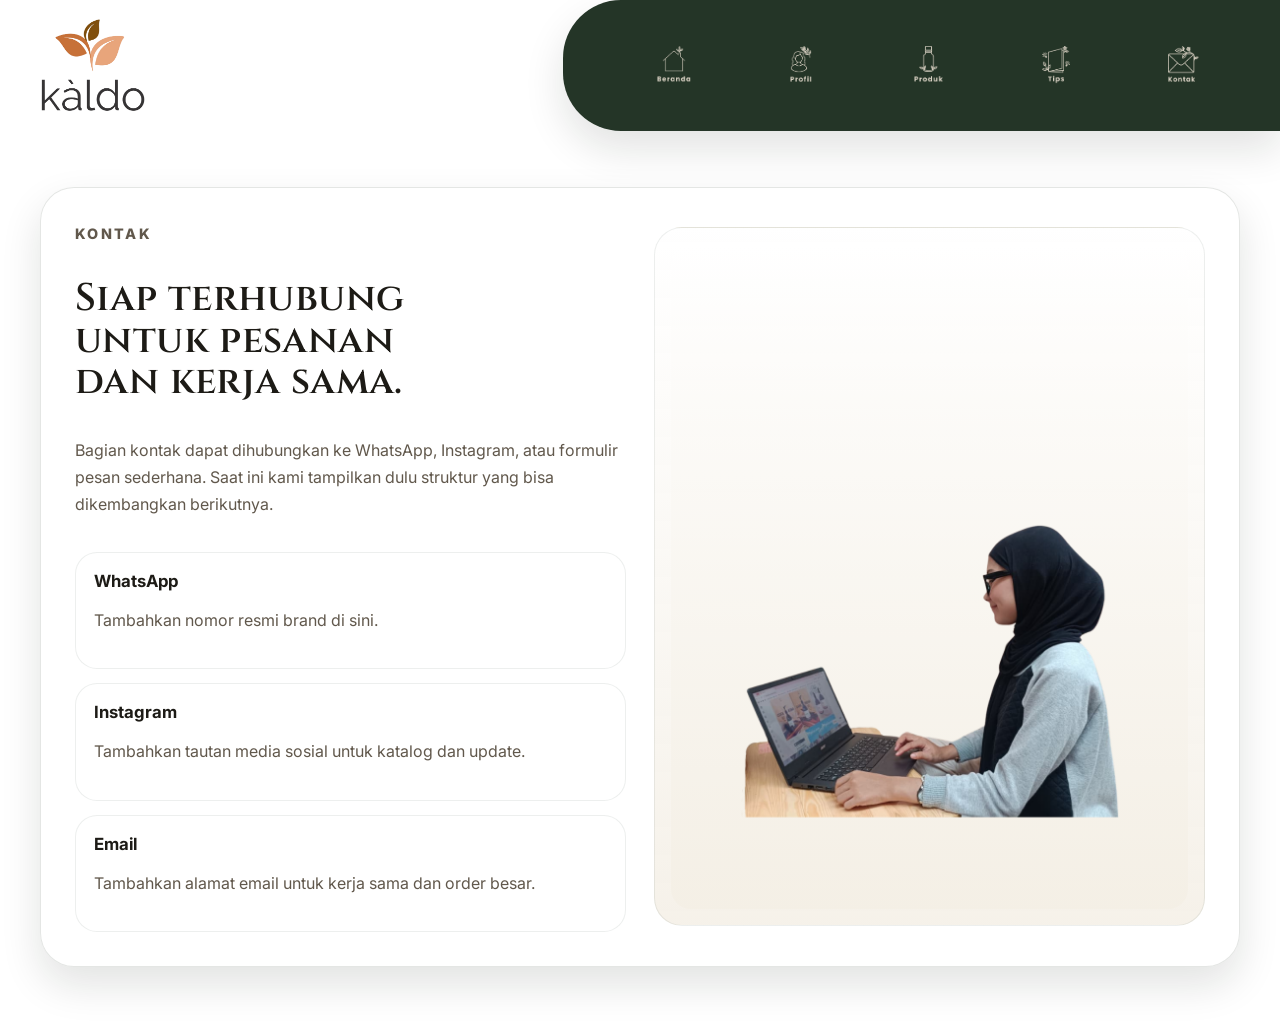
==== kontak.html @ bbaf1fdc "first commit" ====
<!DOCTYPE html>
<html lang="id">
<head>
  <meta charset="UTF-8" />
  <meta name="viewport" content="width=device-width, initial-scale=1.0" />
  <title>Kaldo - Kontak</title>
  <link rel="preconnect" href="https://fonts.googleapis.com" />
  <link rel="preconnect" href="https://fonts.gstatic.com" crossorigin />
  <link href="https://fonts.googleapis.com/css2?family=Cinzel:wght@400;500;600;700&family=Inter:wght@400;500;600;700;800&display=swap" rel="stylesheet" />
  <link rel="stylesheet" href="styles.css" />
</head>
<body>
  <header class="site-header">
    <div class="brand-mark" aria-label="Kaldo">
      <img src="header/logo.png" alt="Kaldo logo" />
    </div>

    <nav class="top-nav" aria-label="Navigasi utama">
      <a class="nav-item" href="index.html" aria-label="Beranda">
        <img src="header/beranda.png" alt="" />
      </a>
      <a class="nav-item" href="profil.html" aria-label="Profil">
        <img src="header/profil.png" alt="" />
      </a>
      <a class="nav-item" href="produk.html" aria-label="Produk">
        <img src="header/produk.png" alt="" />
      </a>
      <a class="nav-item" href="tips.html" aria-label="Tips">
        <img src="header/tips.png" alt="" />
      </a>
      <a class="nav-item" href="kontak.html" aria-label="Kontak">
        <img src="header/kontak.png" alt="" />
      </a>
    </nav>
  </header>

  <main>
    <section class="section contact-section" id="kontak">
      <div class="section-copy">
        <p class="eyebrow">Kontak</p>
        <h2>Siap terhubung untuk pesanan dan kerja sama.</h2>
        <p>
          Bagian kontak dapat dihubungkan ke WhatsApp, Instagram, atau formulir pesan sederhana.
          Saat ini kami tampilkan dulu struktur yang bisa dikembangkan berikutnya.
        </p>
        <div class="contact-cards">
          <article>
            <h3>WhatsApp</h3>
            <p>Tambahkan nomor resmi brand di sini.</p>
          </article>
          <article>
            <h3>Instagram</h3>
            <p>Tambahkan tautan media sosial untuk katalog dan update.</p>
          </article>
          <article>
            <h3>Email</h3>
            <p>Tambahkan alamat email untuk kerja sama dan order besar.</p>
          </article>
        </div>
      </div>

      <div class="section-media framed-image contact-visual">
        <img src="kontak/kontrak.png" alt="Ilustrasi kontak Kaldo" />
      </div>
    </section>
  </main>
</body>
</html>
---- styles.css ----
:root {
  --page-bg: #f6f1e7;
  --ink: #1d1b16;
  --muted: #61584c;
  --green: #243527;
  --green-soft: #334637;
  --cream: #fbf6ec;
  --accent: #c2773f;
  --border: rgba(36, 53, 39, 0.12);
  --shadow: 0 18px 40px rgba(17, 21, 17, 0.12);
}

* {
  box-sizing: border-box;
}

html {
  scroll-behavior: smooth;
}

body {
  margin: 0;
  font-family: 'Inter', sans-serif;
  color: var(--ink);
  background: #ffffff;
}

  body.page-beranda {
    overflow-x: hidden;
  }

img {
  display: block;
  max-width: 100%;
}

a {
  color: inherit;
  text-decoration: none;
}

.site-header {
  position: sticky;
  top: 0;
  z-index: 10;
  display: grid;
  grid-template-columns: minmax(420px, 44%) 1fr;
  align-items: stretch;
  min-height: 120px;
  padding: 0;
  background: #ffffff;
  backdrop-filter: blur(10px);
}

.brand-mark {
  display: flex;
  align-items: center;
  justify-content: flex-start;
  padding: 14px 0 14px 36px;
}

.brand-mark img {
  width: 110px;
  height: auto;
  object-fit: contain;
  border-radius: 0;
  background: transparent;
  box-shadow: none;
}

.top-nav {
  display: flex;
  align-items: center;
  justify-content: space-evenly;
  gap: 8px;
  padding: 16px 28px 16px 42px;
  background: var(--green);
  border-top-left-radius: 58px;
  border-bottom-left-radius: 58px;
  min-height: 120px;
  box-shadow: var(--shadow);
}

.nav-item {
  display: grid;
  place-items: center;
  gap: 7px;
  min-width: 102px;
  padding: 10px 12px;
  border-radius: 18px;
  color: #f2eadc;
  transition: transform 0.2s ease, background 0.2s ease;
}

.nav-item:hover {
  transform: translateY(-2px);
  background: rgba(255, 255, 255, 0.06);
}

.nav-item img {
  width: 38px;
  height: 38px;
  object-fit: contain;
}

.nav-item span {
  font-family: 'Inter', sans-serif;
  font-weight: 700;
  letter-spacing: 0.02em;
}

main {
  width: min(1200px, calc(100% - 32px));
  margin: 0 auto;
  padding: 28px 0 56px;
}

body.page-beranda main.beranda-main {
  width: 100%;
  margin: 0;
  padding: 0;
}

body.page-beranda .beranda-hero {
  width: 100%;
  line-height: 0;
}

body.page-beranda .beranda-hero img {
  display: block;
  width: 100%;
  height: auto;
}

.section {
  display: grid;
  gap: 28px;
  align-items: center;
  padding: 34px;
  margin-top: 28px;
  background: rgba(255, 255, 255, 0.5);
  border: 1px solid var(--border);
  border-radius: 34px;
  box-shadow: var(--shadow);
}

.hero {
  grid-template-columns: 1.05fr 0.95fr;
  min-height: 560px;
  overflow: hidden;
  background:
    linear-gradient(135deg, rgba(255, 255, 255, 0.92), rgba(255, 252, 245, 0.78)),
    rgba(255, 255, 255, 0.35);
}

.hero-copy h1,
.section-copy h2 {
  margin: 0;
  font-family: 'Cinzel', serif;
  font-weight: 600;
  line-height: 1.08;
  letter-spacing: 0.01em;
}

.hero-copy h1 {
  font-size: clamp(2.8rem, 5vw, 5.6rem);
  max-width: 12ch;
}

.section-copy h2 {
  font-size: clamp(2rem, 3vw, 3.2rem);
  max-width: 14ch;
}

.eyebrow {
  margin: 0 0 14px;
  font-size: 0.9rem;
  font-weight: 800;
  letter-spacing: 0.16em;
  text-transform: uppercase;
  color: var(--accent);
}

.lead,
.section-copy p,
.product-card p,
.contact-cards p,
.info-grid p,
.tips-list {
  color: var(--muted);
  line-height: 1.7;
}

.lead {
  max-width: 58ch;
  font-size: 1.06rem;
  margin: 20px 0 0;
}

.hero-actions {
  display: flex;
  flex-wrap: wrap;
  gap: 14px;
  margin-top: 30px;
}

.button {
  display: inline-flex;
  align-items: center;
  justify-content: center;
  min-height: 48px;
  padding: 0 20px;
  border-radius: 999px;
  font-weight: 700;
}

.button-primary {
  background: var(--green);
  color: #f9f4eb;
}

.button-secondary {
  background: rgba(36, 53, 39, 0.08);
  color: var(--green);
  border: 1px solid rgba(36, 53, 39, 0.16);
}

.hero-visual {
  display: flex;
  justify-content: center;
  align-items: center;
}

.hero-visual img {
  width: min(100%, 720px);
  border-radius: 28px;
  box-shadow: 0 22px 50px rgba(17, 21, 17, 0.16);
}

.split-section,
.products-section,
.tips-section,
.contact-section {
  grid-template-columns: repeat(2, minmax(0, 1fr));
}

.section-copy {
  display: grid;
  gap: 18px;
}

.info-grid,
.contact-cards,
.product-list {
  display: grid;
  gap: 14px;
  grid-template-columns: repeat(2, minmax(0, 1fr));
}

.product-list,
.contact-cards {
  grid-template-columns: 1fr;
}

.info-grid article,
.product-card,
.contact-cards article {
  padding: 18px;
  border-radius: 22px;
  background: rgba(255, 255, 255, 0.72);
  border: 1px solid rgba(36, 53, 39, 0.08);
}

.info-grid h3,
.product-card h3,
.contact-cards h3 {
  margin: 0 0 8px;
  font-size: 1.05rem;
}

.tips-list {
  margin: 0;
  padding-left: 18px;
}

.tips-list li + li {
  margin-top: 10px;
}

.framed-image {
  padding: 16px;
  background: linear-gradient(180deg, rgba(255, 255, 255, 0.82), rgba(242, 236, 225, 0.72));
  border: 1px solid rgba(36, 53, 39, 0.08);
  border-radius: 28px;
}

.framed-image img {
  width: 100%;
  border-radius: 20px;
  object-fit: cover;
}

.large-visual img {
  min-height: 500px;
  object-fit: cover;
}

.contact-visual img {
  min-height: 460px;
  object-fit: contain;
  background: linear-gradient(180deg, rgba(255, 255, 255, 0.7), rgba(244, 239, 229, 0.9));
}

@media (max-width: 980px) {
  .site-header {
    grid-template-columns: 1fr;
    padding: 16px 16px 0;
  }

  .brand-mark {
    justify-content: center;
    padding-bottom: 10px;
  }

  .top-nav {
    border-bottom-left-radius: 0;
    border-top-left-radius: 28px;
    border-top-right-radius: 28px;
    flex-wrap: wrap;
    padding: 18px 14px;
  }

  .nav-item {
    min-width: 90px;
  }

  .hero,
  .split-section,
  .products-section,
  .tips-section,
  .contact-section {
    grid-template-columns: 1fr;
  }

  .hero {
    min-height: auto;
  }

  .hero-copy h1,
  .section-copy h2 {
    max-width: none;
  }

  .hero-visual img,
  .large-visual img,
  .contact-visual img {
    min-height: 0;
  }
}

@media (max-width: 640px) {
  main {
    width: min(100% - 20px, 1200px);
    padding-top: 18px;
  }

  .section {
    padding: 20px;
    border-radius: 24px;
  }

  .hero-copy h1 {
    font-size: 2.2rem;
  }

  .section-copy h2 {
    font-size: 1.8rem;
  }

  .info-grid,
  .button {
    width: 100%;
  }

  .hero-actions {
    display: grid;
  }

  .top-nav {
    gap: 8px;
  }

  .nav-item {
    min-width: calc(50% - 8px);
  }
}
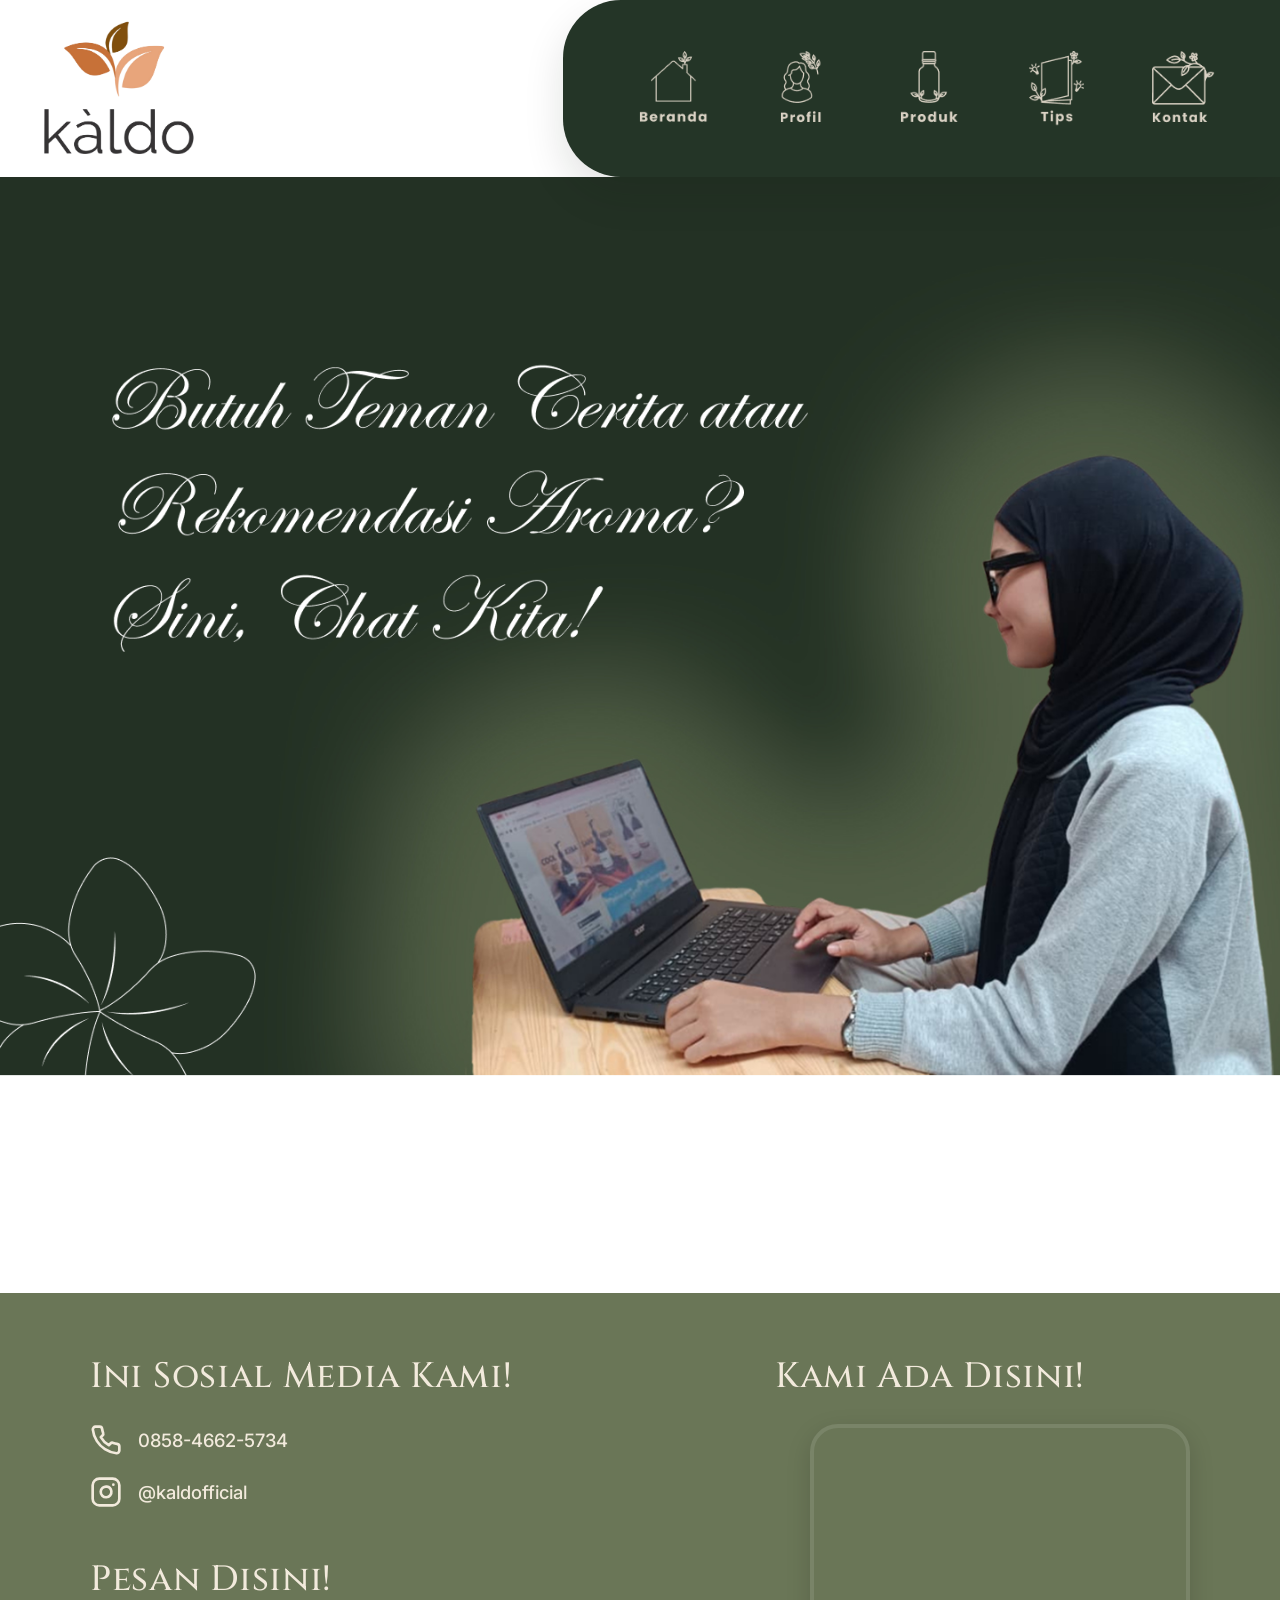
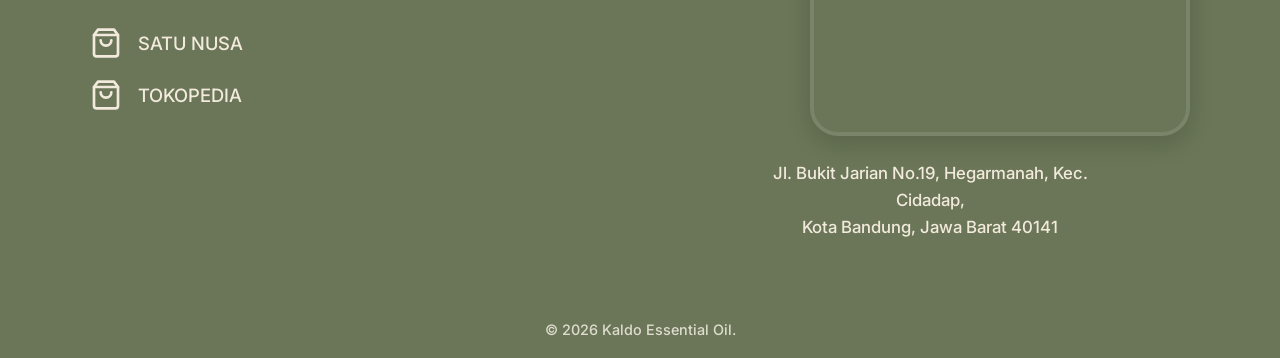
==== commit e0f54b17: "upd anjay mabarrrrrrrrrrrrrrrrrrrrrrrrrrrrrrrrrrrrrrrr" ====
--- a/kontak.html
+++ b/kontak.html
@@ -1,15 +1,19 @@
 <!DOCTYPE html>
 <html lang="id">
+
 <head>
   <meta charset="UTF-8" />
   <meta name="viewport" content="width=device-width, initial-scale=1.0" />
   <title>Kaldo - Kontak</title>
   <link rel="preconnect" href="https://fonts.googleapis.com" />
   <link rel="preconnect" href="https://fonts.gstatic.com" crossorigin />
-  <link href="https://fonts.googleapis.com/css2?family=Cinzel:wght@400;500;600;700&family=Inter:wght@400;500;600;700;800&display=swap" rel="stylesheet" />
+  <link
+    href="https://fonts.googleapis.com/css2?family=Cinzel:wght@400;500;600;700&family=Inter:wght@400;500;600;700;800&display=swap"
+    rel="stylesheet" />
   <link rel="stylesheet" href="styles.css" />
 </head>
-<body>
+
+<body class="page-kontak">
   <header class="site-header">
     <div class="brand-mark" aria-label="Kaldo">
       <img src="header/logo.png" alt="Kaldo logo" />
@@ -34,35 +38,76 @@
     </nav>
   </header>
 
-  <main>
-    <section class="section contact-section" id="kontak">
-      <div class="section-copy">
-        <p class="eyebrow">Kontak</p>
-        <h2>Siap terhubung untuk pesanan dan kerja sama.</h2>
-        <p>
-          Bagian kontak dapat dihubungkan ke WhatsApp, Instagram, atau formulir pesan sederhana.
-          Saat ini kami tampilkan dulu struktur yang bisa dikembangkan berikutnya.
-        </p>
-        <div class="contact-cards">
-          <article>
-            <h3>WhatsApp</h3>
-            <p>Tambahkan nomor resmi brand di sini.</p>
-          </article>
-          <article>
-            <h3>Instagram</h3>
-            <p>Tambahkan tautan media sosial untuk katalog dan update.</p>
-          </article>
-          <article>
-            <h3>Email</h3>
-            <p>Tambahkan alamat email untuk kerja sama dan order besar.</p>
-          </article>
+  <div class="kontak-banner" style="margin: 0; padding: 0; font-size: 0; line-height: 0;">
+    <img src="kontak/kontak.png" alt="Kontak Kaldo"
+      style="display: block; width: 100%; height: auto; margin: 0; padding: 0; vertical-align: bottom; border: none; outline: none;" />
+  </div>
+  <!-- FOOTER -->
+  <footer class="site-footer">
+    <div class="footer-container">
+      <div class="footer-left">
+        <h3>Ini Sosial Media Kami!</h3>
+        <div class="footer-links">
+          <a href="https://wa.me/6285846625734" target="_blank" class="footer-link">
+            <svg viewBox="0 0 24 24" width="32" height="32" stroke="currentColor" stroke-width="2" fill="none"
+              stroke-linecap="round" stroke-linejoin="round">
+              <path
+                d="M22 16.92v3a2 2 0 0 1-2.18 2 19.79 19.79 0 0 1-8.63-3.07 19.5 19.5 0 0 1-6-6 19.79 19.79 0 0 1-3.07-8.67A2 2 0 0 1 4.11 2h3a2 2 0 0 1 2 1.72 12.84 12.84 0 0 0 .7 2.81 2 2 0 0 1-.45 2.11L8.09 9.91a16 16 0 0 0 6 6l1.27-1.27a2 2 0 0 1 2.11-.45 12.84 12.84 0 0 0 2.81.7A2 2 0 0 1 22 16.92z">
+              </path>
+            </svg>
+            0858-4662-5734
+          </a>
+          <a href="https://instagram.com/kaldofficial" target="_blank" class="footer-link">
+            <svg viewBox="0 0 24 24" width="32" height="32" stroke="currentColor" stroke-width="2" fill="none"
+              stroke-linecap="round" stroke-linejoin="round">
+              <rect x="2" y="2" width="20" height="20" rx="5" ry="5"></rect>
+              <path d="M16 11.37A4 4 0 1 1 12.63 8 4 4 0 0 1 16 11.37z"></path>
+              <line x1="17.5" y1="6.5" x2="17.51" y2="6.5"></line>
+            </svg>
+            @kaldofficial
+          </a>
+        </div>
+
+        <h3 class="mt-4">Pesan Disini!</h3>
+        <div class="footer-links">
+          <a href="https://1nusa.id/store/kaldo" target="_blank" class="footer-link">
+            <svg viewBox="0 0 24 24" width="32" height="32" stroke="currentColor" stroke-width="2" fill="none"
+              stroke-linecap="round" stroke-linejoin="round">
+              <path d="M6 2L3 6v14a2 2 0 0 0 2 2h14a2 2 0 0 0 2-2V6l-3-4z"></path>
+              <line x1="3" y1="6" x2="21" y2="6"></line>
+              <path d="M16 10a4 4 0 0 1-8 0"></path>
+            </svg>
+            SATU NUSA
+          </a>
+          <a href="https://tk.tokopedia.com/ZSX1Rn819" target="_blank" class="footer-link">
+            <svg viewBox="0 0 24 24" width="32" height="32" stroke="currentColor" stroke-width="2" fill="none"
+              stroke-linecap="round" stroke-linejoin="round">
+              <path d="M6 2L3 6v14a2 2 0 0 0 2 2h14a2 2 0 0 0 2-2V6l-3-4z"></path>
+              <line x1="3" y1="6" x2="21" y2="6"></line>
+              <path d="M16 10a4 4 0 0 1-8 0"></path>
+            </svg>
+            TOKOPEDIA
+          </a>
         </div>
       </div>
 
-      <div class="section-media framed-image contact-visual">
-        <img src="kontak/kontrak.png" alt="Ilustrasi kontak Kaldo" />
+      <div class="footer-right">
+        <h3>Kami Ada Disini!</h3>
+        <div class="map-container">
+          <iframe
+            src="https://www.google.com/maps/embed?pb=!1m18!1m12!1m3!1d3961.0259837586523!2d107.6033481!3d-6.8875323!2m3!1f0!2f0!3f0!3m2!1i1024!2i768!4f13.1!3m3!1m2!1s0x2e68e6587c6643ad%3A0x633af24250325492!2sJl.%20Bukit%20Jarian%20No.19%2C%20Hegarmanah%2C%20Kec.%20Cidadap%2C%20Kota%20Bandung%2C%20Jawa%20Barat%2040141!5e0!3m2!1sen!2sid!4v1700000000000!5m2!1sen!2sid"
+            width="100%" height="300" style="border:0;" allowfullscreen="" loading="lazy"
+            referrerpolicy="no-referrer-when-downgrade">
+          </iframe>
+        </div>
+        <p class="address-text">Jl. Bukit Jarian No.19, Hegarmanah, Kec. Cidadap,<br>Kota Bandung, Jawa Barat 40141</p>
       </div>
-    </section>
-  </main>
+    </div>
+
+    <div class="footer-bottom">
+      &copy; 2026 Kaldo Essential Oil.
+    </div>
+  </footer>
 </body>
+
 </html>
--- a/styles.css
+++ b/styles.css
@@ -1,16 +1,23 @@
+/* ============================================================
+   KALDO — Global Stylesheet (clean rewrite)
+   ============================================================ */
+
+/* ---------- CSS Variables ---------------------------------- */
 :root {
-  --page-bg: #f6f1e7;
-  --ink: #1d1b16;
-  --muted: #61584c;
   --green: #243527;
   --green-soft: #334637;
   --cream: #fbf6ec;
   --accent: #c2773f;
+  --ink: #1d1b16;
+  --muted: #61584c;
   --border: rgba(36, 53, 39, 0.12);
   --shadow: 0 18px 40px rgba(17, 21, 17, 0.12);
 }
 
-* {
+/* ---------- Reset / Base ----------------------------------- */
+*,
+*::before,
+*::after {
   box-sizing: border-box;
 }
 
@@ -25,10 +32,6 @@
   background: #ffffff;
 }
 
-  body.page-beranda {
-    overflow-x: hidden;
-  }
-
 img {
   display: block;
   max-width: 100%;
@@ -39,6 +42,9 @@
   text-decoration: none;
 }
 
+/* ============================================================
+   HEADER / NAVIGATION
+   ============================================================ */
 .site-header {
   position: sticky;
   top: 0;
@@ -47,7 +53,6 @@
   grid-template-columns: minmax(420px, 44%) 1fr;
   align-items: stretch;
   min-height: 120px;
-  padding: 0;
   background: #ffffff;
   backdrop-filter: blur(10px);
 }
@@ -60,12 +65,10 @@
 }
 
 .brand-mark img {
-  width: 110px;
+  width: 160px;
+  /* Increased from 110px */
   height: auto;
   object-fit: contain;
-  border-radius: 0;
-  background: transparent;
-  box-shadow: none;
 }
 
 .top-nav {
@@ -98,8 +101,9 @@
 }
 
 .nav-item img {
-  width: 38px;
-  height: 38px;
+  width: auto;
+  height: 76px;
+  /* Increased from 38px so the icon and text are legible */
   object-fit: contain;
 }
 
@@ -109,29 +113,282 @@
   letter-spacing: 0.02em;
 }
 
+/* ============================================================
+   MAIN CONTAINER (default for non-beranda pages)
+   ============================================================ */
 main {
   width: min(1200px, calc(100% - 32px));
   margin: 0 auto;
   padding: 28px 0 56px;
 }
 
+/* ============================================================
+   BERANDA PAGE
+   ============================================================ */
+body.page-beranda {
+  overflow-x: hidden;
+}
+
 body.page-beranda main.beranda-main {
   width: 100%;
   margin: 0;
   padding: 0;
 }
 
-body.page-beranda .beranda-hero {
+.beranda-hero {
   width: 100%;
   line-height: 0;
 }
 
-body.page-beranda .beranda-hero img {
+.beranda-hero img {
   display: block;
   width: 100%;
   height: auto;
 }
 
+/* ============================================================
+   PRODUK PAGE
+   ============================================================ */
+body.page-produk main.produk-main {
+  width: 100%;
+  margin: 0;
+  padding: 0;
+}
+
+.produk-banner {
+  width: 100%;
+  line-height: 0;
+}
+
+.produk-banner img {
+  display: block;
+  width: 100%;
+  height: auto;
+  object-fit: cover;
+}
+
+.produk-content {
+  width: 100%;
+  margin: 0;
+  padding: 0;
+}
+
+/* ============================================================
+   TIPS PAGE
+   ============================================================ */
+body.page-tips main.tips-main {
+  width: 100%;
+  margin: 0;
+  padding: 0;
+}
+
+.tips-banner {
+  width: 100%;
+  line-height: 0;
+}
+
+.tips-banner img {
+  display: block;
+  width: 100%;
+  height: auto;
+  object-fit: cover;
+}
+
+.tips-content {
+  width: 100%;
+  margin: 0;
+  padding: 40px 20px 60px;
+  /* added some padding for breathing room */
+}
+
+/* ============================================================
+   KONTAK PAGE
+   ============================================================ */
+body.page-kontak main.kontak-main {
+  width: 100% !important;
+  max-width: none !important;
+  margin: 0 !important;
+  padding: 0 !important;
+}
+
+.kontak-banner {
+  width: 100%;
+  margin: 0 !important;
+  padding: 0 !important;
+  line-height: 0;
+}
+
+.kontak-banner img {
+  display: block;
+  width: 100%;
+  height: auto;
+  object-fit: cover;
+  vertical-align: bottom;
+  margin: 0 !important;
+  padding: 0 !important;
+}
+
+/* ============================================================
+   FOOTER
+   ============================================================ */
+.site-footer {
+  background-color: #6A7657;
+  color: #fbf6ec;
+  padding: 60px 40px 20px;
+  font-family: 'Poppins', 'Inter', sans-serif;
+}
+
+.footer-container {
+  display: grid;
+  grid-template-columns: 1fr 1fr;
+  gap: 60px;
+  max-width: 1100px;
+  margin: 0 auto;
+}
+
+.footer-left h3,
+.footer-right h3 {
+  font-family: 'Cinzel', serif;
+  font-size: 2.2rem;
+  margin: 0 0 24px 0;
+  font-weight: 500;
+  color: #f2eadc;
+  letter-spacing: 0.02em;
+}
+
+.mt-4 {
+  margin-top: 48px !important;
+}
+
+.footer-links {
+  display: flex;
+  flex-direction: column;
+  gap: 20px;
+}
+
+.footer-link {
+  display: flex;
+  align-items: center;
+  gap: 16px;
+  font-size: 1.15rem;
+  font-weight: 500;
+  color: #f2eadc;
+  text-decoration: none;
+  transition: opacity 0.2s;
+}
+
+.footer-link:hover {
+  opacity: 0.8;
+}
+
+.footer-link svg {
+  width: 32px;
+  height: 32px;
+}
+
+.footer-right {
+  display: flex;
+  flex-direction: column;
+  align-items: flex-end;
+}
+
+.footer-right h3 {
+  align-self: center;
+  width: 100%;
+  max-width: 380px;
+  text-align: center;
+}
+
+.map-container {
+  width: 100%;
+  max-width: 380px;
+  border-radius: 28px;
+  overflow: hidden;
+  margin-bottom: 24px;
+  box-shadow: 0 8px 24px rgba(0, 0, 0, 0.15);
+  border: 4px solid rgba(255, 255, 255, 0.1);
+}
+
+.address-text {
+  font-size: 1.05rem;
+  line-height: 1.6;
+  max-width: 380px;
+  text-align: center;
+  font-weight: 500;
+  color: #f2eadc;
+  margin: 0 auto;
+}
+
+.footer-bottom {
+  text-align: center;
+  margin-top: 80px;
+  font-size: 0.9rem;
+  opacity: 0.8;
+  font-weight: 500;
+}
+
+@media (max-width: 768px) {
+  .footer-container {
+    grid-template-columns: 1fr;
+  }
+
+  .footer-right {
+    align-items: center;
+    margin-top: 60px;
+  }
+}
+
+/* ============================================================
+   SIMPLE FOOTER (Profil, Produk, Tips)
+   ============================================================ */
+.simple-footer {
+  background-color: #6A7657;
+  color: #fbf6ec;
+  padding: 24px 20px;
+  text-align: center;
+  font-family: 'Poppins', 'Inter', sans-serif;
+  border-radius: 40px;
+  width: calc(100% - 40px);
+  max-width: 1300px;
+  margin: 40px auto 20px;
+  font-size: 1rem;
+  letter-spacing: 0.02em;
+}
+
+.tips-image-container {
+  display: flex;
+  justify-content: center;
+  align-items: center;
+  width: 100%;
+}
+
+.tips-image-container img {
+  width: 100%;
+  max-width: 1000px;
+  /* Increased max-width to make it slightly larger */
+  height: auto;
+  object-fit: contain;
+}
+
+
+/* --- Katalog gambar produk (full width, rata tengah) --- */
+.katalog-list {
+  display: flex;
+  flex-direction: column;
+  align-items: center;
+  gap: 0;
+}
+
+.katalog-list img {
+  width: 90%;
+  height: auto;
+  display: block;
+  object-fit: contain;
+}
+
+/* ============================================================
+   GENERIC SECTION CARD (used by produk, kontak, tips, etc.)
+   ============================================================ */
 .section {
   display: grid;
   gap: 28px;
@@ -283,7 +540,7 @@
   padding-left: 18px;
 }
 
-.tips-list li + li {
+.tips-list li+li {
   margin-top: 10px;
 }
 
@@ -311,6 +568,118 @@
   background: linear-gradient(180deg, rgba(255, 255, 255, 0.7), rgba(244, 239, 229, 0.9));
 }
 
+/* ============================================================
+   PROFIL PAGE
+   ============================================================ */
+body.page-profil {
+  font-family: 'Poppins', sans-serif;
+}
+
+/* --- Full-width banner image at top --- */
+body.page-profil main.profil-main {
+  width: 100%;
+  margin: 0;
+  padding: 0;
+}
+
+.profil-banner {
+  width: 100%;
+  line-height: 0;
+}
+
+.profil-banner img {
+  display: block;
+  width: 100%;
+  height: auto;
+  object-fit: cover;
+}
+
+/* --- Content wrapper --- */
+.profil-content {
+  width: min(960px, calc(100% - 80px));
+  margin: 0 auto;
+  padding: 48px 0 80px;
+  display: flex;
+  flex-direction: column;
+  gap: 60px;
+}
+
+/* --- Each section row (text left, image right) --- */
+.profil-section {
+  display: grid;
+  grid-template-columns: 1fr 1fr;
+  gap: 48px;
+  align-items: center;
+}
+
+/* --- Heading style (matches screenshot: large serif/italic) --- */
+.profil-text-block h2 {
+  font-family: 'Playfair Display', 'Georgia', serif;
+  font-size: clamp(2rem, 4vw, 3rem);
+  font-weight: 400;
+  font-style: italic;
+  color: var(--ink);
+  margin: 0 0 18px 0;
+  line-height: 1.1;
+}
+
+/* --- Body paragraphs (justified like the screenshot) --- */
+.profil-text-block p {
+  font-family: 'Poppins', sans-serif;
+  font-size: 0.92rem;
+  line-height: 1.8;
+  color: #3c3c3c;
+  margin: 0 0 12px 0;
+  text-align: justify;
+  hyphens: auto;
+}
+
+.profil-text-block p:last-child {
+  margin-bottom: 0;
+}
+
+.profil-text-block p strong {
+  font-weight: 700;
+  color: var(--ink);
+}
+
+/* --- Image block (sejarah photo) --- */
+.profil-media-block {
+  display: flex;
+  justify-content: center;
+  align-items: center;
+}
+
+.profil-media-block img {
+  width: 100%;
+  max-width: 420px;
+  border-radius: 20px;
+  object-fit: cover;
+  box-shadow: 0 8px 28px rgba(17, 21, 17, 0.10);
+}
+
+/* --- Logo block (profil & visi misi) --- */
+.profil-logo-block {
+  display: flex;
+  justify-content: center;
+  align-items: center;
+}
+
+.profil-logo-block img {
+  width: 100%;
+  max-width: 340px;
+  object-fit: contain;
+}
+
+/* --- Section with text only (no image column) --- */
+.profil-section--text-only {
+  grid-template-columns: 1fr;
+  max-width: 600px;
+}
+
+/* ============================================================
+   RESPONSIVE — Tablet (≤ 980px)
+   ============================================================ */
 @media (max-width: 980px) {
   .site-header {
     grid-template-columns: 1fr;
@@ -319,13 +688,13 @@
 
   .brand-mark {
     justify-content: center;
-    padding-bottom: 10px;
+    padding: 0 0 10px;
   }
 
   .top-nav {
-    border-bottom-left-radius: 0;
     border-top-left-radius: 28px;
     border-top-right-radius: 28px;
+    border-bottom-left-radius: 0;
     flex-wrap: wrap;
     padding: 18px 14px;
   }
@@ -356,8 +725,20 @@
   .contact-visual img {
     min-height: 0;
   }
-}
-
+
+  /* Profil sections stack on tablet */
+  .profil-section {
+    grid-template-columns: 1fr;
+  }
+
+  .profil-content {
+    width: min(100% - 40px, 960px);
+  }
+}
+
+/* ============================================================
+   RESPONSIVE — Mobile (≤ 640px)
+   ============================================================ */
 @media (max-width: 640px) {
   main {
     width: min(100% - 20px, 1200px);
@@ -393,4 +774,19 @@
   .nav-item {
     min-width: calc(50% - 8px);
   }
+
+  .profil-content {
+    width: min(100% - 24px, 960px);
+    padding: 32px 0 56px;
+    gap: 40px;
+  }
+
+  .profil-text-block h2 {
+    font-size: 1.8rem;
+  }
+
+  .profil-section {
+    grid-template-columns: 1fr;
+    gap: 24px;
+  }
 }
